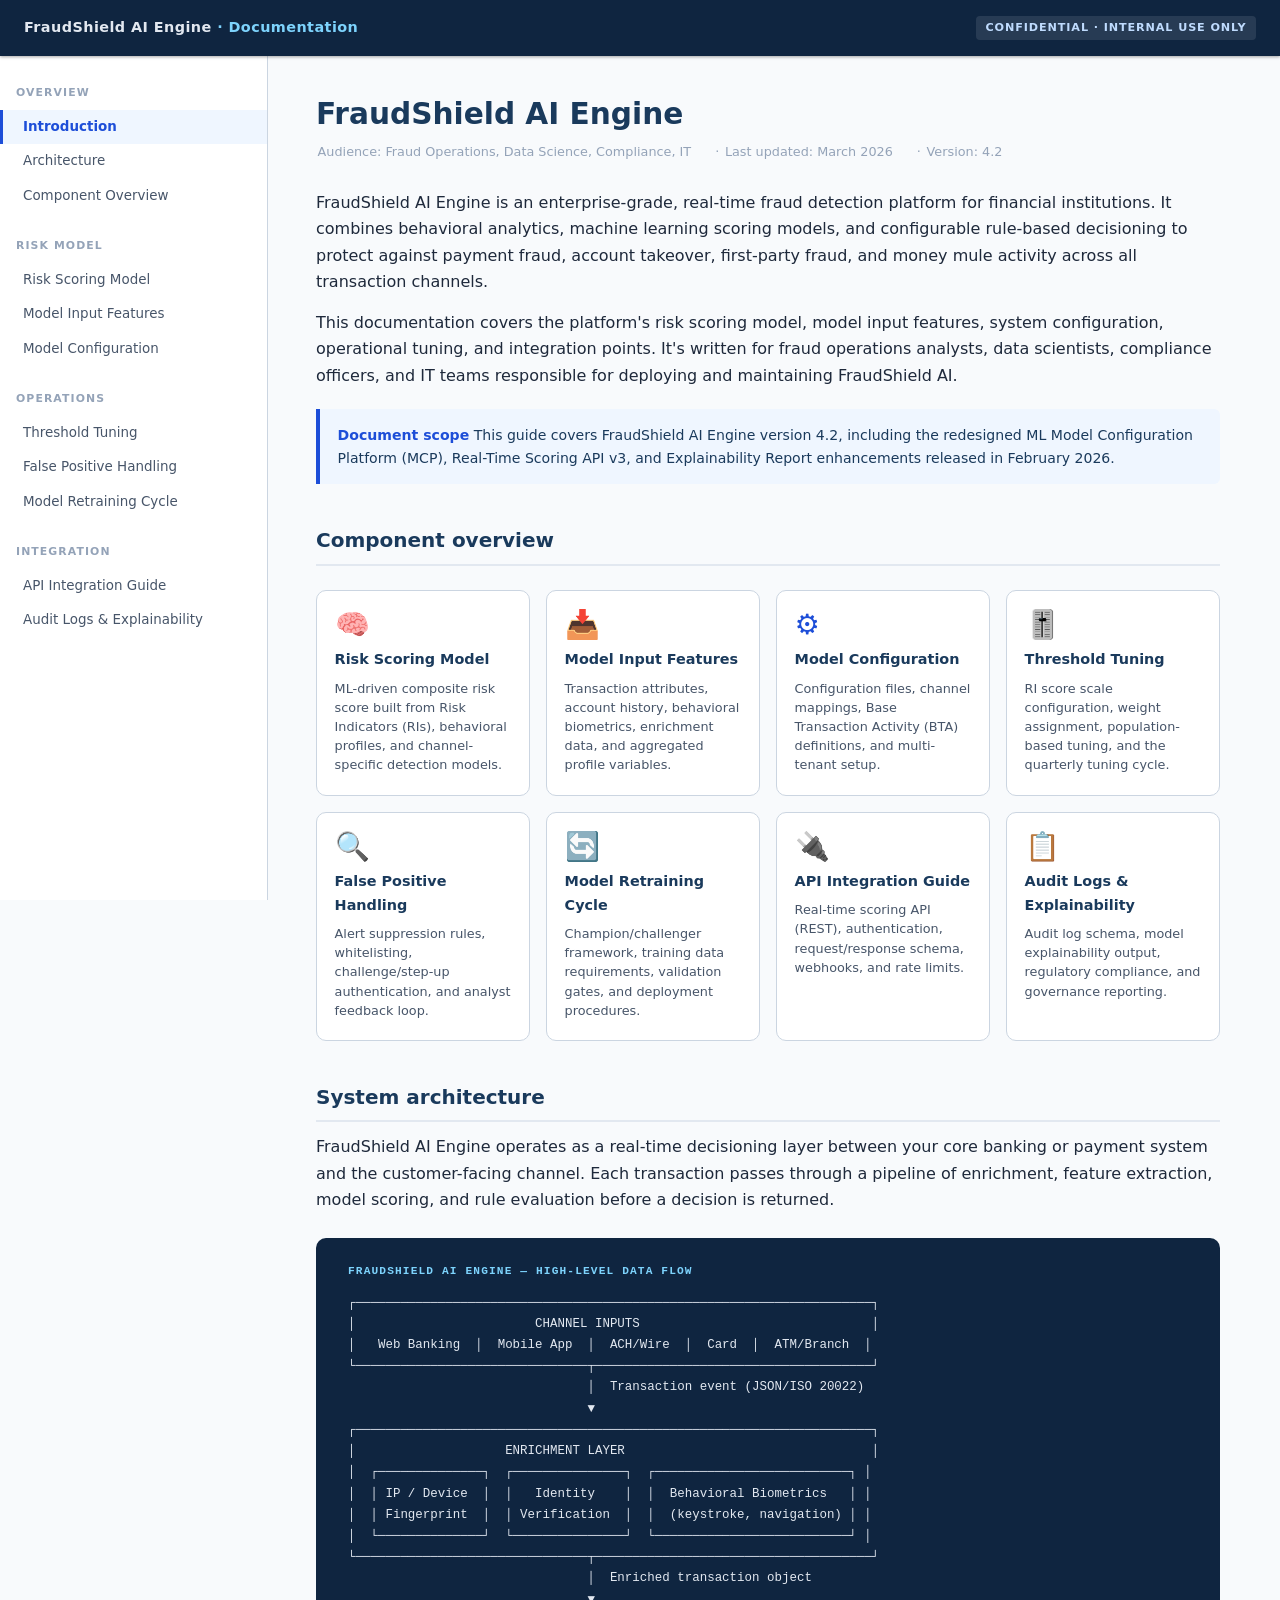
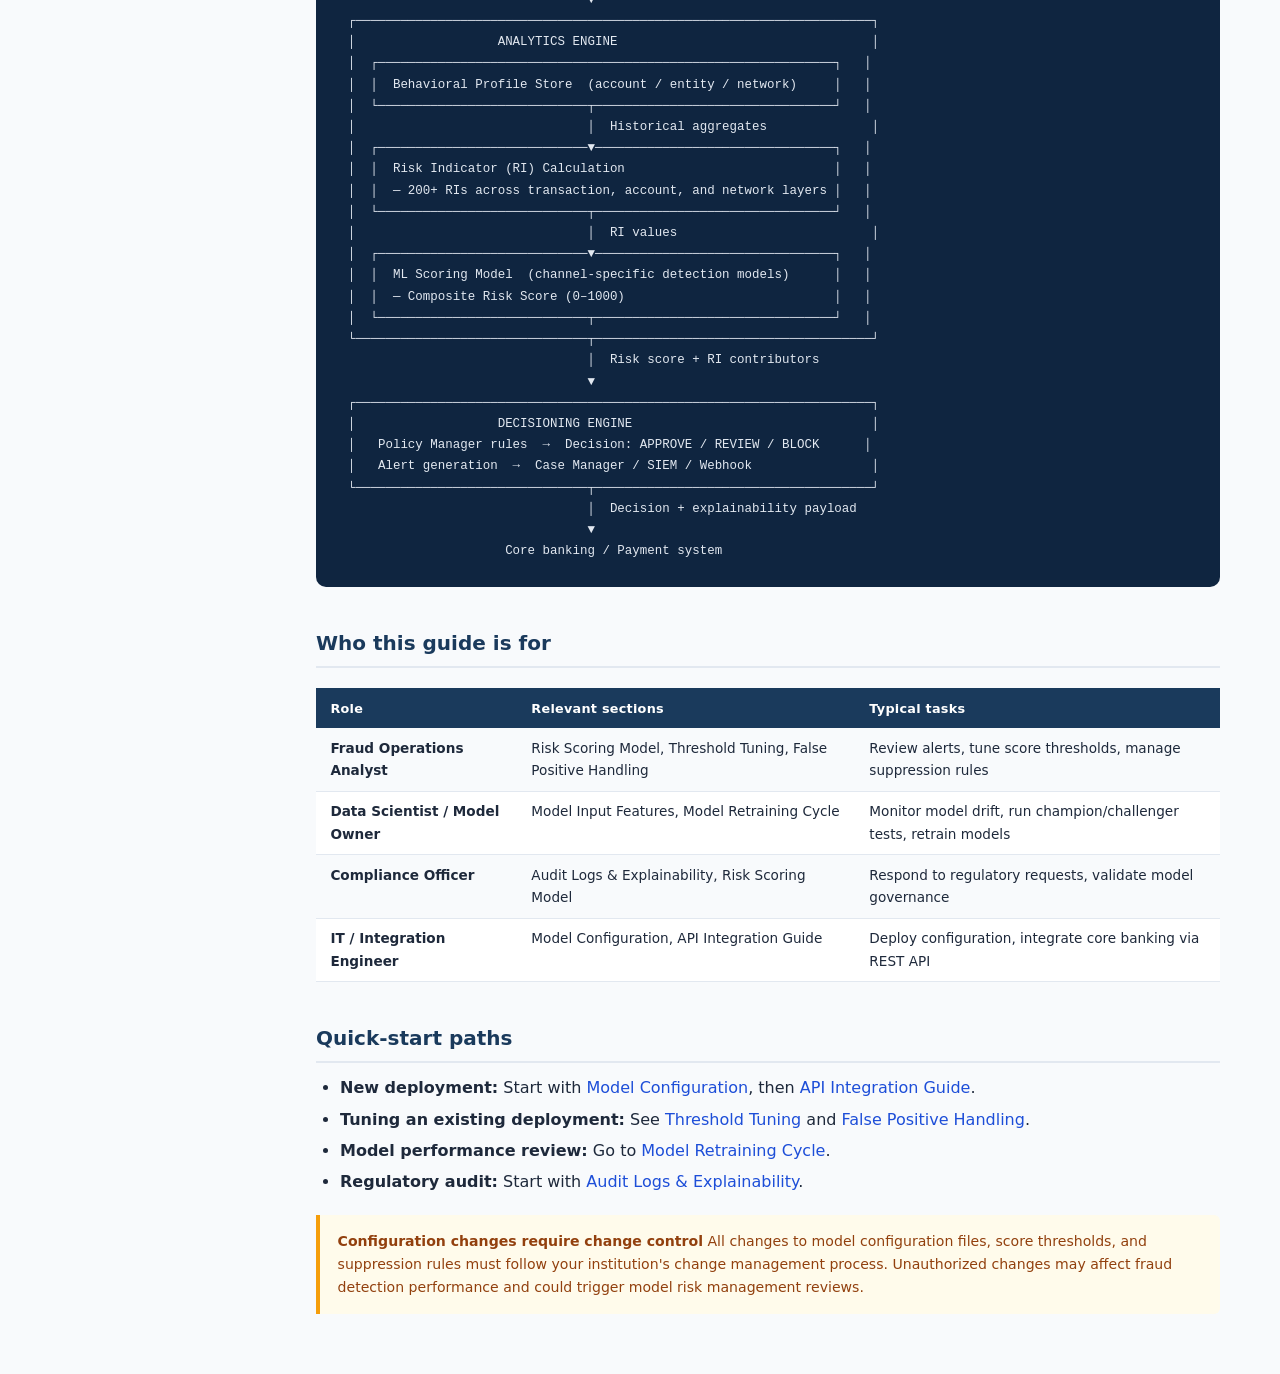
==== index.html @ 113133ea "Initial build: FraudShield AI Engine documentation site 9-page enterprise HTML documentation portal " ====
<!DOCTYPE html>
<html lang="en">
<head>
<meta charset="UTF-8">
<meta name="viewport" content="width=device-width, initial-scale=1.0">
<title>FraudShield AI Engine — Documentation</title>
<link rel="stylesheet" href="assets/style.css">
</head>
<body>

<!-- HEADER -->
<header class="site-header">
  <a class="header-brand" href="index.html">FraudShield AI Engine <span>· Documentation</span></a>
  <span class="header-badge">Confidential · Internal Use Only</span>
</header>

<!-- SIDEBAR -->
<nav class="sidebar">
  <div class="nav-section">Overview</div>
  <a href="index.html" class="active">Introduction</a>
  <a href="index.html#architecture">Architecture</a>
  <a href="index.html#components">Component Overview</a>

  <div class="nav-section">Risk Model</div>
  <a href="risk-model.html">Risk Scoring Model</a>
  <a href="model-inputs.html">Model Input Features</a>
  <a href="configuration.html">Model Configuration</a>

  <div class="nav-section">Operations</div>
  <a href="threshold-tuning.html">Threshold Tuning</a>
  <a href="false-positives.html">False Positive Handling</a>
  <a href="retraining.html">Model Retraining Cycle</a>

  <div class="nav-section">Integration</div>
  <a href="api-integration.html">API Integration Guide</a>
  <a href="audit-explainability.html">Audit Logs &amp; Explainability</a>
</nav>

<!-- MAIN CONTENT -->
<main class="main">

  <h1>FraudShield AI Engine</h1>
  <p class="topic-meta">
    <span>Audience: Fraud Operations, Data Science, Compliance, IT</span>
    <span>Last updated: March 2026</span>
    <span>Version: 4.2</span>
  </p>

  <p>
    FraudShield AI Engine is an enterprise-grade, real-time fraud detection platform for financial institutions. It combines behavioral analytics, machine learning scoring models, and configurable rule-based decisioning to protect against payment fraud, account takeover, first-party fraud, and money mule activity across all transaction channels.
  </p>
  <p>
    This documentation covers the platform's risk scoring model, model input features, system configuration, operational tuning, and integration points. It's written for fraud operations analysts, data scientists, compliance officers, and IT teams responsible for deploying and maintaining FraudShield AI.
  </p>

  <div class="note">
    <strong>Document scope</strong>
    This guide covers FraudShield AI Engine version 4.2, including the redesigned ML Model Configuration Platform (MCP), Real-Time Scoring API v3, and Explainability Report enhancements released in February 2026.
  </div>

  <!-- COMPONENT OVERVIEW CARDS -->
  <h2 id="components">Component overview</h2>

  <div class="card-grid">
    <a class="card" href="risk-model.html">
      <div class="card-icon">🧠</div>
      <div class="card-title">Risk Scoring Model</div>
      <div class="card-desc">ML-driven composite risk score built from Risk Indicators (RIs), behavioral profiles, and channel-specific detection models.</div>
    </a>
    <a class="card" href="model-inputs.html">
      <div class="card-icon">📥</div>
      <div class="card-title">Model Input Features</div>
      <div class="card-desc">Transaction attributes, account history, behavioral biometrics, enrichment data, and aggregated profile variables.</div>
    </a>
    <a class="card" href="configuration.html">
      <div class="card-icon">⚙️</div>
      <div class="card-title">Model Configuration</div>
      <div class="card-desc">Configuration files, channel mappings, Base Transaction Activity (BTA) definitions, and multi-tenant setup.</div>
    </a>
    <a class="card" href="threshold-tuning.html">
      <div class="card-icon">🎚️</div>
      <div class="card-title">Threshold Tuning</div>
      <div class="card-desc">RI score scale configuration, weight assignment, population-based tuning, and the quarterly tuning cycle.</div>
    </a>
    <a class="card" href="false-positives.html">
      <div class="card-icon">🔍</div>
      <div class="card-title">False Positive Handling</div>
      <div class="card-desc">Alert suppression rules, whitelisting, challenge/step-up authentication, and analyst feedback loop.</div>
    </a>
    <a class="card" href="retraining.html">
      <div class="card-icon">🔄</div>
      <div class="card-title">Model Retraining Cycle</div>
      <div class="card-desc">Champion/challenger framework, training data requirements, validation gates, and deployment procedures.</div>
    </a>
    <a class="card" href="api-integration.html">
      <div class="card-icon">🔌</div>
      <div class="card-title">API Integration Guide</div>
      <div class="card-desc">Real-time scoring API (REST), authentication, request/response schema, webhooks, and rate limits.</div>
    </a>
    <a class="card" href="audit-explainability.html">
      <div class="card-icon">📋</div>
      <div class="card-title">Audit Logs &amp; Explainability</div>
      <div class="card-desc">Audit log schema, model explainability output, regulatory compliance, and governance reporting.</div>
    </a>
  </div>

  <!-- ARCHITECTURE -->
  <h2 id="architecture">System architecture</h2>
  <p>
    FraudShield AI Engine operates as a real-time decisioning layer between your core banking or payment system and the customer-facing channel. Each transaction passes through a pipeline of enrichment, feature extraction, model scoring, and rule evaluation before a decision is returned.
  </p>

  <div class="arch-diagram">
    <div class="arch-title">FraudShield AI Engine — High-Level Data Flow</div>
<pre>
┌─────────────────────────────────────────────────────────────────────┐
│                        CHANNEL INPUTS                               │
│   Web Banking  │  Mobile App  │  ACH/Wire  │  Card  │  ATM/Branch  │
└───────────────────────────────┬─────────────────────────────────────┘
                                │  Transaction event (JSON/ISO 20022)
                                ▼
┌─────────────────────────────────────────────────────────────────────┐
│                    ENRICHMENT LAYER                                 │
│  ┌──────────────┐  ┌───────────────┐  ┌──────────────────────────┐ │
│  │ IP / Device  │  │   Identity    │  │  Behavioral Biometrics   │ │
│  │ Fingerprint  │  │ Verification  │  │  (keystroke, navigation) │ │
│  └──────────────┘  └───────────────┘  └──────────────────────────┘ │
└───────────────────────────────┬─────────────────────────────────────┘
                                │  Enriched transaction object
                                ▼
┌─────────────────────────────────────────────────────────────────────┐
│                   ANALYTICS ENGINE                                  │
│  ┌─────────────────────────────────────────────────────────────┐   │
│  │  Behavioral Profile Store  (account / entity / network)     │   │
│  └────────────────────────────┬────────────────────────────────┘   │
│                               │  Historical aggregates              │
│  ┌────────────────────────────▼────────────────────────────────┐   │
│  │  Risk Indicator (RI) Calculation                            │   │
│  │  — 200+ RIs across transaction, account, and network layers │   │
│  └────────────────────────────┬────────────────────────────────┘   │
│                               │  RI values                          │
│  ┌────────────────────────────▼────────────────────────────────┐   │
│  │  ML Scoring Model  (channel-specific detection models)      │   │
│  │  — Composite Risk Score (0–1000)                            │   │
│  └────────────────────────────┬────────────────────────────────┘   │
└───────────────────────────────┬─────────────────────────────────────┘
                                │  Risk score + RI contributors
                                ▼
┌─────────────────────────────────────────────────────────────────────┐
│                   DECISIONING ENGINE                                │
│   Policy Manager rules  →  Decision: APPROVE / REVIEW / BLOCK      │
│   Alert generation  →  Case Manager / SIEM / Webhook                │
└───────────────────────────────┬─────────────────────────────────────┘
                                │  Decision + explainability payload
                                ▼
                     Core banking / Payment system
</pre>
  </div>

  <!-- AUDIENCE -->
  <h2>Who this guide is for</h2>

  <div class="table-wrap">
    <table>
      <thead>
        <tr>
          <th>Role</th>
          <th>Relevant sections</th>
          <th>Typical tasks</th>
        </tr>
      </thead>
      <tbody>
        <tr>
          <td><strong>Fraud Operations Analyst</strong></td>
          <td>Risk Scoring Model, Threshold Tuning, False Positive Handling</td>
          <td>Review alerts, tune score thresholds, manage suppression rules</td>
        </tr>
        <tr>
          <td><strong>Data Scientist / Model Owner</strong></td>
          <td>Model Input Features, Model Retraining Cycle</td>
          <td>Monitor model drift, run champion/challenger tests, retrain models</td>
        </tr>
        <tr>
          <td><strong>Compliance Officer</strong></td>
          <td>Audit Logs &amp; Explainability, Risk Scoring Model</td>
          <td>Respond to regulatory requests, validate model governance</td>
        </tr>
        <tr>
          <td><strong>IT / Integration Engineer</strong></td>
          <td>Model Configuration, API Integration Guide</td>
          <td>Deploy configuration, integrate core banking via REST API</td>
        </tr>
      </tbody>
    </table>
  </div>

  <!-- QUICK LINKS -->
  <h2>Quick-start paths</h2>
  <ul>
    <li><strong>New deployment:</strong> Start with <a href="configuration.html">Model Configuration</a>, then <a href="api-integration.html">API Integration Guide</a>.</li>
    <li><strong>Tuning an existing deployment:</strong> See <a href="threshold-tuning.html">Threshold Tuning</a> and <a href="false-positives.html">False Positive Handling</a>.</li>
    <li><strong>Model performance review:</strong> Go to <a href="retraining.html">Model Retraining Cycle</a>.</li>
    <li><strong>Regulatory audit:</strong> Start with <a href="audit-explainability.html">Audit Logs &amp; Explainability</a>.</li>
  </ul>

  <div class="warning">
    <strong>Configuration changes require change control</strong>
    All changes to model configuration files, score thresholds, and suppression rules must follow your institution's change management process. Unauthorized changes may affect fraud detection performance and could trigger model risk management reviews.
  </div>

</main>
</body>
</html>
---- assets/style.css ----
/* ============================================================
   FraudShield AI Engine — Documentation Stylesheet
   Audience: Fraud Operations, Data Science, Compliance, IT
   Style: Enterprise documentation portal (MadCap Flare-inspired)
   ============================================================ */

:root {
  --primary:       #1a3a5c;
  --primary-dark:  #0f2540;
  --accent:        #1d4ed8;
  --accent-light:  #eff6ff;
  --warning:       #92400e;
  --warning-bg:    #fffbeb;
  --warning-border:#f59e0b;
  --success:       #166534;
  --success-bg:    #f0fdf4;
  --danger:        #991b1b;
  --danger-bg:     #fef2f2;
  --danger-border: #fca5a5;
  --risk-low:      #166534;
  --risk-low-bg:   #dcfce7;
  --risk-med:      #92400e;
  --risk-med-bg:   #fef3c7;
  --risk-high:     #991b1b;
  --risk-high-bg:  #fee2e2;
  --risk-critical: #6b21a8;
  --risk-critical-bg: #f3e8ff;
  --text:          #1e293b;
  --text-secondary:#475569;
  --text-muted:    #94a3b8;
  --border:        #cbd5e1;
  --border-light:  #e2e8f0;
  --bg:            #f8fafc;
  --bg-card:       #ffffff;
  --code-bg:       #1e293b;
  --code-text:     #e2e8f0;
  --nav-width:     268px;
  --header-h:      56px;
}

*, *::before, *::after { box-sizing: border-box; margin: 0; padding: 0; }

html { font-size: 16px; scroll-behavior: smooth; }

body {
  font-family: 'Segoe UI', system-ui, -apple-system, sans-serif;
  color: var(--text);
  background: var(--bg);
  line-height: 1.65;
}

/* ── HEADER ── */
.site-header {
  position: fixed;
  top: 0; left: 0; right: 0;
  height: var(--header-h);
  background: var(--primary-dark);
  color: #fff;
  display: flex;
  align-items: center;
  padding: 0 1.5rem;
  gap: 1.5rem;
  z-index: 100;
  box-shadow: 0 1px 3px rgba(0,0,0,0.35);
}
.header-brand {
  font-size: 0.9rem;
  font-weight: 700;
  letter-spacing: 0.03em;
  color: #e2e8f0;
  text-decoration: none;
  white-space: nowrap;
}
.header-brand span { color: #7dd3fc; }
.header-breadcrumb {
  font-size: 0.8rem;
  color: #94a3b8;
  display: flex;
  align-items: center;
  gap: 0.4rem;
}
.header-breadcrumb a { color: #93c5fd; text-decoration: none; }
.header-breadcrumb a:hover { text-decoration: underline; }
.header-badge {
  margin-left: auto;
  font-size: 0.7rem;
  font-weight: 600;
  letter-spacing: 0.08em;
  text-transform: uppercase;
  background: rgba(255,255,255,0.1);
  color: #bfdbfe;
  padding: 0.2rem 0.6rem;
  border-radius: 4px;
}

/* ── SIDEBAR NAV ── */
.sidebar {
  position: fixed;
  top: var(--header-h);
  left: 0;
  bottom: 0;
  width: var(--nav-width);
  background: var(--bg-card);
  border-right: 1px solid var(--border);
  overflow-y: auto;
  padding: 1.5rem 0 2rem;
  z-index: 90;
}
.nav-section {
  padding: 0.25rem 1rem 0.5rem;
  font-size: 0.68rem;
  font-weight: 700;
  letter-spacing: 0.1em;
  text-transform: uppercase;
  color: var(--text-muted);
  margin-top: 1.25rem;
}
.nav-section:first-child { margin-top: 0; }
.sidebar a {
  display: block;
  padding: 0.38rem 1rem 0.38rem 1.25rem;
  font-size: 0.84rem;
  color: var(--text-secondary);
  text-decoration: none;
  border-left: 3px solid transparent;
  transition: background 0.12s, color 0.12s, border-color 0.12s;
}
.sidebar a:hover {
  background: var(--accent-light);
  color: var(--accent);
  border-left-color: var(--accent);
}
.sidebar a.active {
  background: var(--accent-light);
  color: var(--accent);
  border-left-color: var(--accent);
  font-weight: 600;
}

/* ── MAIN CONTENT ── */
.main {
  margin-left: var(--nav-width);
  margin-top: var(--header-h);
  padding: 2.5rem 3rem;
  max-width: 1000px;
}

/* ── TYPOGRAPHY ── */
h1 {
  font-size: 1.85rem;
  font-weight: 700;
  color: var(--primary);
  line-height: 1.25;
  margin-bottom: 0.5rem;
}
h2 {
  font-size: 1.25rem;
  font-weight: 700;
  color: var(--primary);
  margin-top: 2.5rem;
  margin-bottom: 0.75rem;
  padding-bottom: 0.4rem;
  border-bottom: 2px solid var(--border-light);
}
h3 {
  font-size: 1.05rem;
  font-weight: 700;
  color: var(--text);
  margin-top: 1.75rem;
  margin-bottom: 0.5rem;
}
h4 {
  font-size: 0.9rem;
  font-weight: 700;
  text-transform: uppercase;
  letter-spacing: 0.05em;
  color: var(--text-secondary);
  margin-top: 1.25rem;
  margin-bottom: 0.4rem;
}
p { margin-bottom: 0.9rem; color: var(--text); }
p:last-child { margin-bottom: 0; }
a { color: var(--accent); text-decoration: none; }
a:hover { text-decoration: underline; }

ul, ol {
  margin-left: 1.5rem;
  margin-bottom: 0.9rem;
}
li { margin-bottom: 0.3rem; }

.topic-meta {
  display: flex;
  gap: 1.5rem;
  font-size: 0.8rem;
  color: var(--text-muted);
  margin-bottom: 1.75rem;
  flex-wrap: wrap;
}
.topic-meta span::before {
  content: '· ';
  margin-right: 0.1rem;
}
.topic-meta span:first-child::before { content: ''; }

/* ── ADMONITIONS ── */
.note, .warning, .caution, .tip {
  border-left: 4px solid;
  border-radius: 0 6px 6px 0;
  padding: 0.9rem 1.1rem;
  margin: 1.25rem 0;
  font-size: 0.88rem;
}
.note {
  background: var(--accent-light);
  border-color: var(--accent);
  color: var(--primary);
}
.note strong { color: var(--accent); }
.warning {
  background: var(--warning-bg);
  border-color: var(--warning-border);
  color: var(--warning);
}
.warning strong { color: var(--warning); }
.caution {
  background: var(--danger-bg);
  border-color: var(--danger);
  color: var(--danger);
}
.caution strong { color: var(--danger); }
.tip {
  background: var(--success-bg);
  border-color: #22c55e;
  color: var(--success);
}
.tip strong { color: var(--success); }

/* ── TABLES ── */
.table-wrap { overflow-x: auto; margin: 1.25rem 0; }
table {
  width: 100%;
  border-collapse: collapse;
  font-size: 0.85rem;
}
thead th {
  background: var(--primary);
  color: #fff;
  font-weight: 600;
  padding: 0.6rem 0.9rem;
  text-align: left;
  white-space: nowrap;
  font-size: 0.8rem;
  letter-spacing: 0.02em;
}
tbody tr:nth-child(odd)  { background: var(--bg); }
tbody tr:nth-child(even) { background: var(--bg-card); }
tbody tr:hover           { background: var(--accent-light); }
td {
  padding: 0.55rem 0.9rem;
  border-bottom: 1px solid var(--border-light);
  vertical-align: top;
}
td code, th code {
  background: var(--code-bg);
  color: var(--code-text);
  padding: 0.1rem 0.4rem;
  border-radius: 3px;
  font-size: 0.8rem;
  font-family: 'Cascadia Code', 'Consolas', monospace;
}

/* ── CODE BLOCKS ── */
.code-block {
  background: var(--code-bg);
  color: var(--code-text);
  border-radius: 8px;
  padding: 1.25rem 1.5rem;
  margin: 1.25rem 0;
  overflow-x: auto;
  font-family: 'Cascadia Code', 'Consolas', monospace;
  font-size: 0.82rem;
  line-height: 1.6;
}
.code-label {
  font-size: 0.7rem;
  font-weight: 700;
  letter-spacing: 0.08em;
  text-transform: uppercase;
  color: var(--text-muted);
  margin-bottom: 0.4rem;
}
.c-key   { color: #93c5fd; }
.c-str   { color: #86efac; }
.c-num   { color: #fdba74; }
.c-cmt   { color: #64748b; }
.c-verb  { color: #f0abfc; font-weight: 700; }
.c-url   { color: #fde68a; }

/* ── OVERVIEW CARDS ── */
.card-grid {
  display: grid;
  grid-template-columns: repeat(auto-fill, minmax(210px, 1fr));
  gap: 1rem;
  margin: 1.5rem 0;
}
.card {
  background: var(--bg-card);
  border: 1px solid var(--border);
  border-radius: 10px;
  padding: 1.25rem 1.1rem;
  text-decoration: none;
  display: block;
  transition: box-shadow 0.15s, border-color 0.15s, transform 0.1s;
}
.card:hover {
  box-shadow: 0 4px 16px rgba(0,0,0,0.1);
  border-color: var(--accent);
  transform: translateY(-1px);
  text-decoration: none;
}
.card-icon {
  font-size: 1.75rem;
  margin-bottom: 0.6rem;
  line-height: 1;
}
.card-title {
  font-size: 0.9rem;
  font-weight: 700;
  color: var(--primary);
  margin-bottom: 0.4rem;
}
.card-desc {
  font-size: 0.8rem;
  color: var(--text-secondary);
  line-height: 1.5;
}

/* ── SCORE BADGES ── */
.score-badge {
  display: inline-block;
  padding: 0.2rem 0.6rem;
  border-radius: 4px;
  font-size: 0.75rem;
  font-weight: 700;
  letter-spacing: 0.04em;
}
.badge-low      { background: var(--risk-low-bg);      color: var(--risk-low); }
.badge-medium   { background: var(--risk-med-bg);      color: var(--risk-med); }
.badge-high     { background: var(--risk-high-bg);     color: var(--risk-high); }
.badge-critical { background: var(--risk-critical-bg); color: var(--risk-critical); }
.badge-info     { background: var(--accent-light);     color: var(--accent); }
.badge-neutral  { background: var(--border-light);     color: var(--text-secondary); }

/* ── STEP LIST ── */
.steps { list-style: none; margin-left: 0; padding: 0; counter-reset: steps; }
.steps li {
  counter-increment: steps;
  display: flex;
  gap: 1rem;
  margin-bottom: 1rem;
  padding-bottom: 1rem;
  border-bottom: 1px solid var(--border-light);
}
.steps li:last-child { border-bottom: none; margin-bottom: 0; padding-bottom: 0; }
.steps li::before {
  content: counter(steps);
  display: flex;
  align-items: center;
  justify-content: center;
  flex-shrink: 0;
  width: 28px;
  height: 28px;
  background: var(--accent);
  color: #fff;
  border-radius: 50%;
  font-size: 0.78rem;
  font-weight: 700;
  margin-top: 0.15rem;
}
.step-body strong { display: block; margin-bottom: 0.2rem; font-size: 0.92rem; }
.step-body p      { font-size: 0.86rem; color: var(--text-secondary); margin: 0; }

/* ── DEFINITION LIST ── */
dl { margin-bottom: 0.9rem; }
dt { font-weight: 700; font-size: 0.88rem; margin-top: 0.85rem; color: var(--text); }
dd { font-size: 0.86rem; color: var(--text-secondary); margin-left: 1.25rem; }

/* ── ARCHITECTURE DIAGRAM ── */
.arch-diagram {
  background: var(--primary-dark);
  color: #e2e8f0;
  border-radius: 10px;
  padding: 1.5rem 2rem;
  margin: 1.5rem 0;
  font-family: 'Cascadia Code', 'Consolas', monospace;
  font-size: 0.78rem;
  line-height: 1.7;
  overflow-x: auto;
}
.arch-diagram .arch-title {
  font-size: 0.7rem;
  font-weight: 700;
  letter-spacing: 0.1em;
  text-transform: uppercase;
  color: #7dd3fc;
  margin-bottom: 0.75rem;
}

/* ── ENDPOINT BLOCK ── */
.endpoint {
  background: var(--bg-card);
  border: 1px solid var(--border);
  border-radius: 8px;
  margin: 1.25rem 0;
  overflow: hidden;
}
.endpoint-header {
  display: flex;
  align-items: center;
  gap: 0.75rem;
  padding: 0.7rem 1.1rem;
  border-bottom: 1px solid var(--border);
  background: var(--bg);
}
.method {
  font-family: 'Cascadia Code', 'Consolas', monospace;
  font-size: 0.75rem;
  font-weight: 700;
  padding: 0.2rem 0.5rem;
  border-radius: 4px;
  letter-spacing: 0.05em;
}
.method-post { background: #dcfce7; color: #166534; }
.method-get  { background: #dbeafe; color: #1e40af; }
.endpoint-path {
  font-family: 'Cascadia Code', 'Consolas', monospace;
  font-size: 0.84rem;
  color: var(--text);
  font-weight: 600;
}
.endpoint-desc {
  margin-left: auto;
  font-size: 0.78rem;
  color: var(--text-muted);
}
.endpoint-body { padding: 1rem 1.1rem; }
.endpoint-body p { font-size: 0.86rem; margin-bottom: 0.5rem; }

/* ── RESPONSIVE ── */
@media (max-width: 900px) {
  .sidebar { display: none; }
  .main { margin-left: 0; padding: 1.5rem; }
  .card-grid { grid-template-columns: 1fr 1fr; }
}
@media (max-width: 600px) {
  .card-grid { grid-template-columns: 1fr; }
  .main { padding: 1rem; }
}
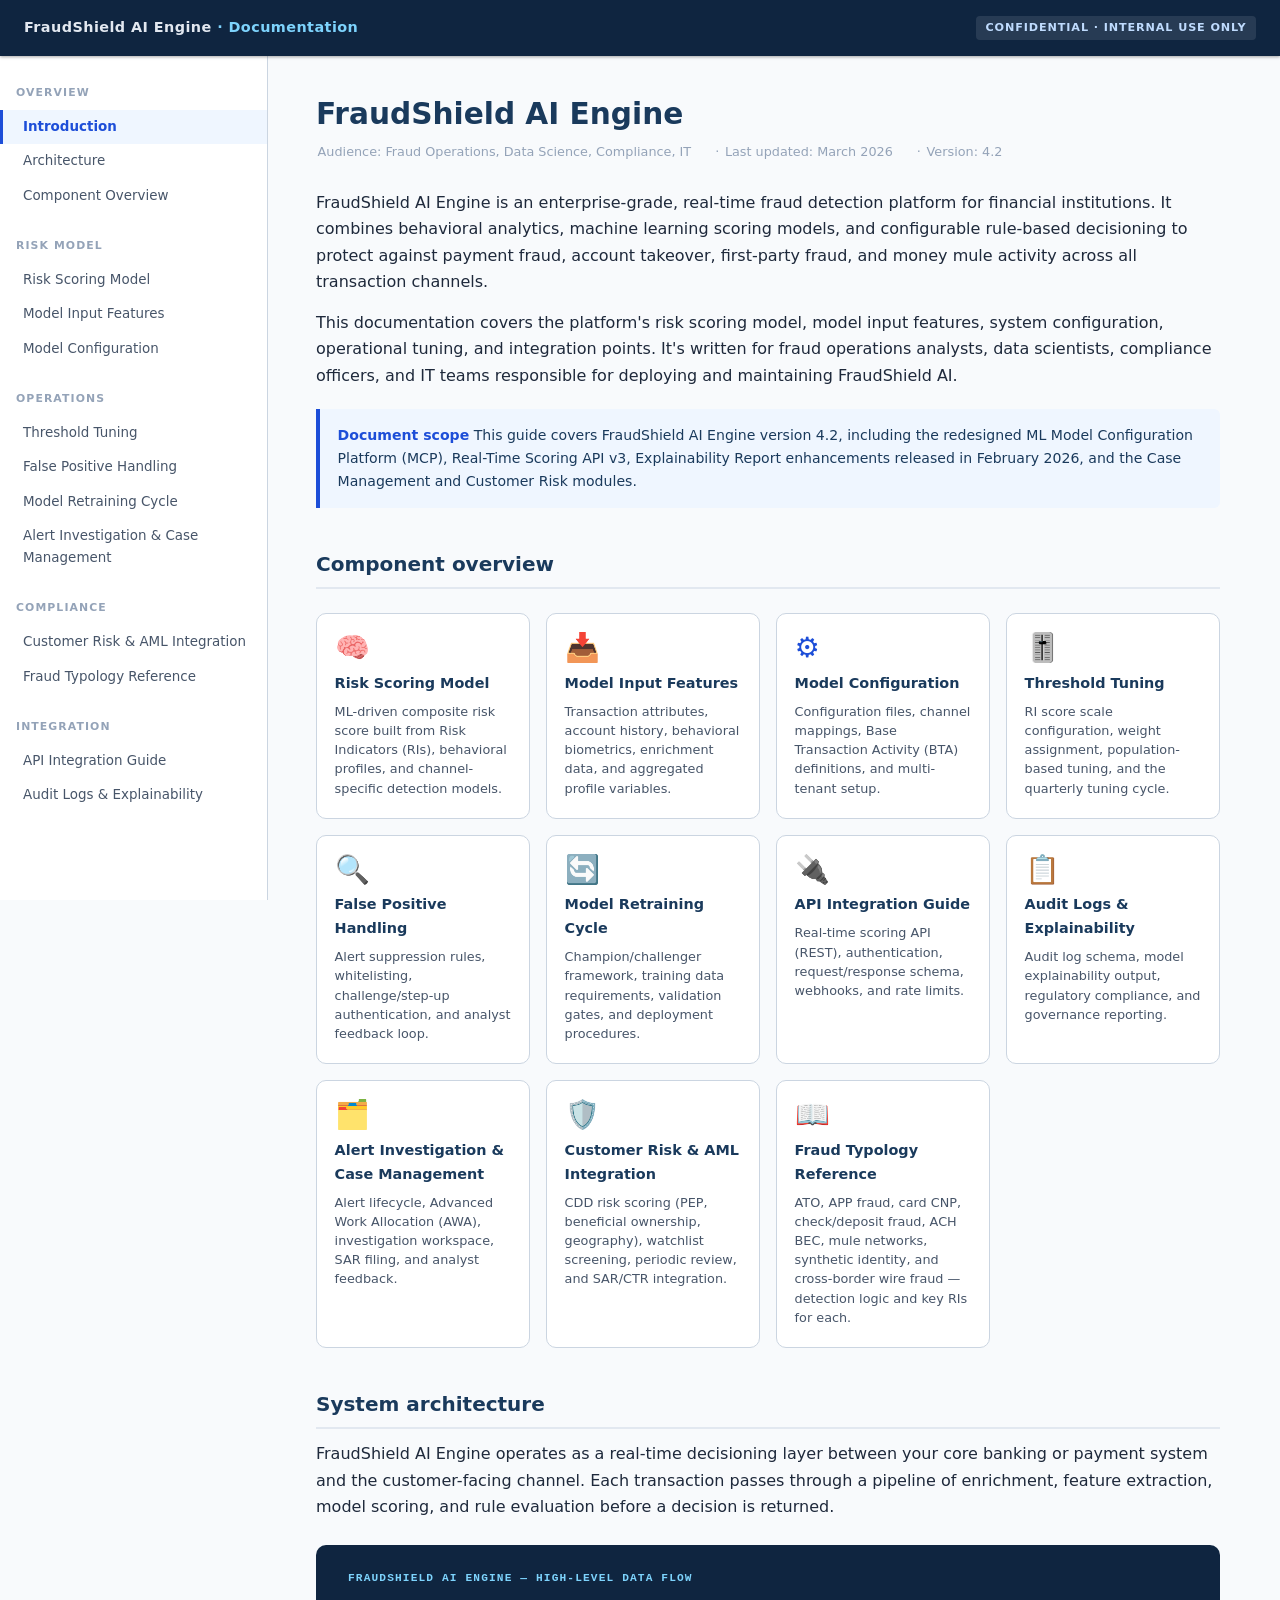
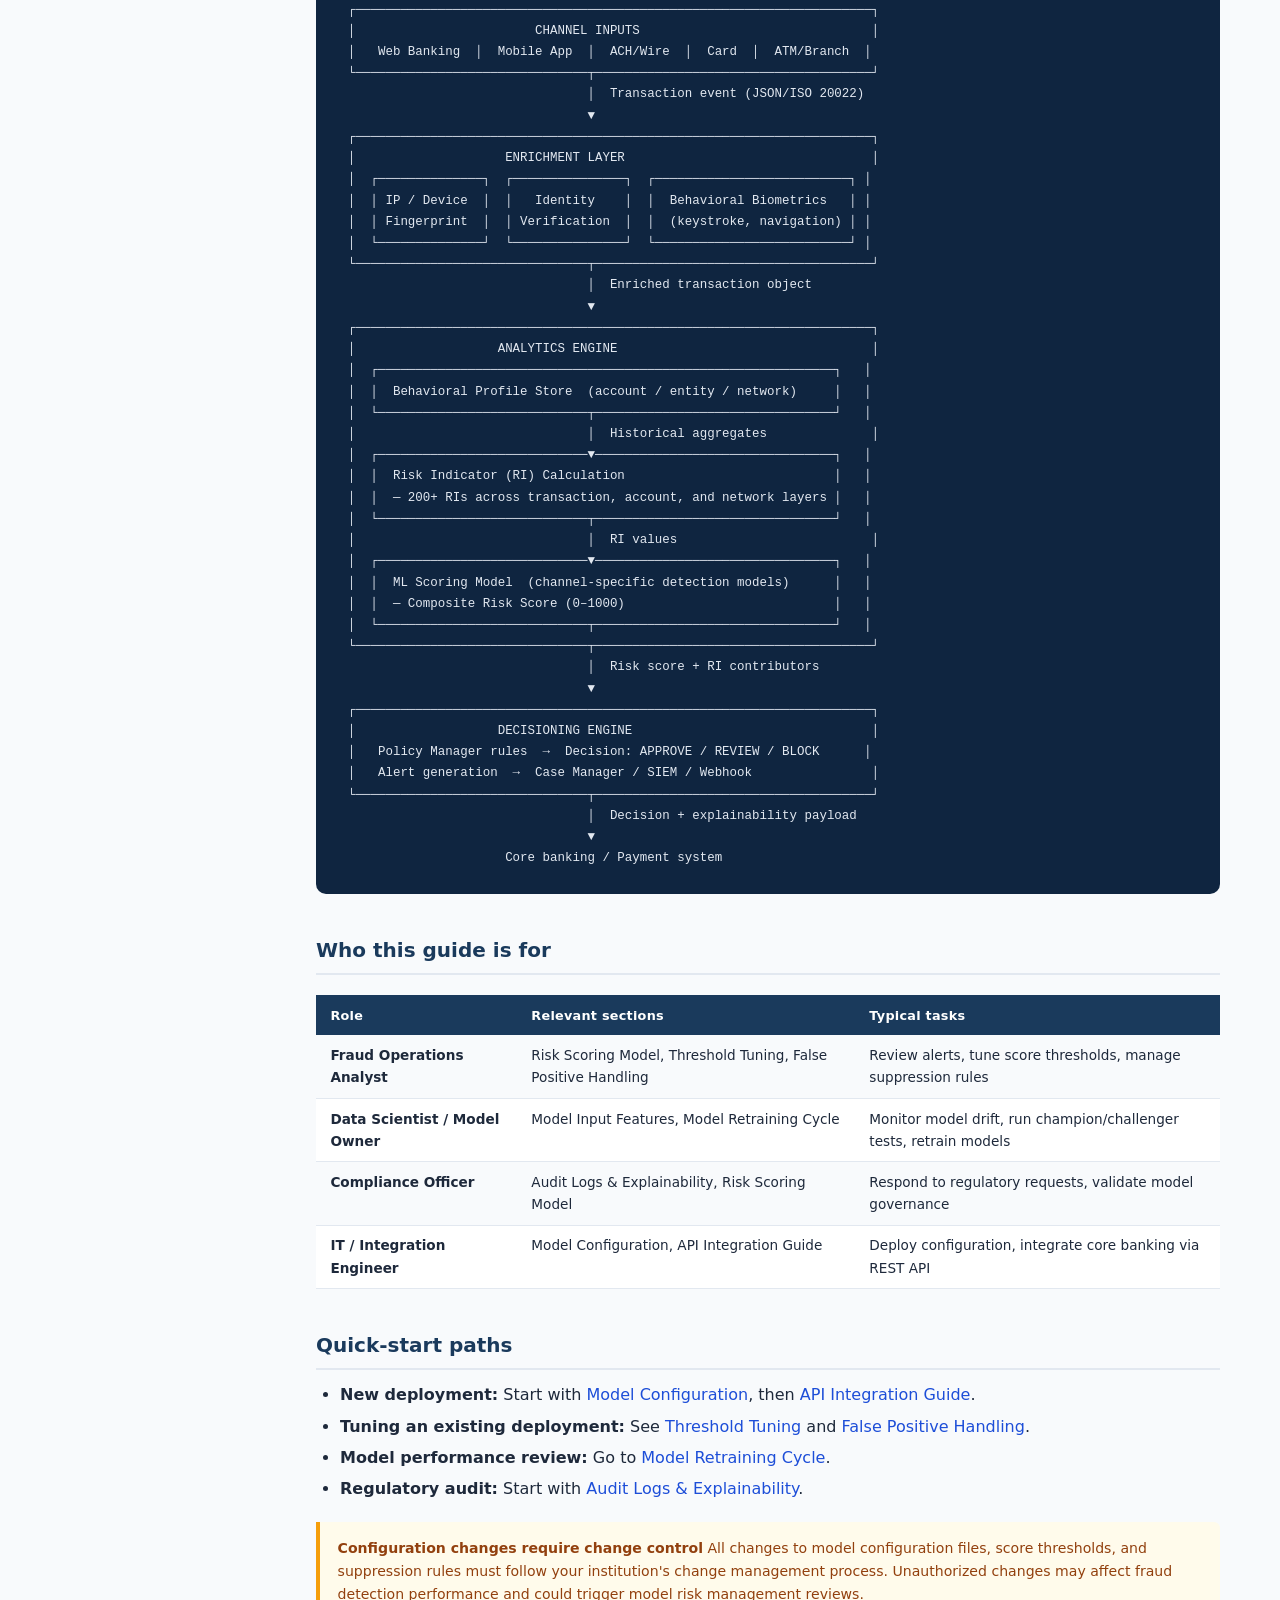
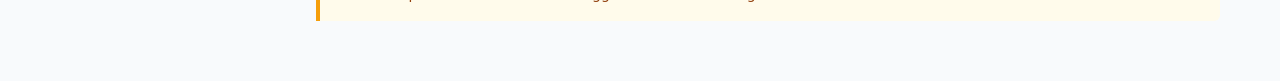
==== commit 3cfbdad5: "Add 3 new sections: Case Management, Customer Risk & AML, Fraud Typologies - case-management.html: F" ====
--- a/index.html
+++ b/index.html
@@ -30,6 +30,11 @@
   <a href="threshold-tuning.html">Threshold Tuning</a>
   <a href="false-positives.html">False Positive Handling</a>
   <a href="retraining.html">Model Retraining Cycle</a>
+  <a href="case-management.html">Alert Investigation &amp; Case Management</a>
+
+  <div class="nav-section">Compliance</div>
+  <a href="customer-risk.html">Customer Risk &amp; AML Integration</a>
+  <a href="fraud-typologies.html">Fraud Typology Reference</a>
 
   <div class="nav-section">Integration</div>
   <a href="api-integration.html">API Integration Guide</a>
@@ -55,7 +60,7 @@
 
   <div class="note">
     <strong>Document scope</strong>
-    This guide covers FraudShield AI Engine version 4.2, including the redesigned ML Model Configuration Platform (MCP), Real-Time Scoring API v3, and Explainability Report enhancements released in February 2026.
+    This guide covers FraudShield AI Engine version 4.2, including the redesigned ML Model Configuration Platform (MCP), Real-Time Scoring API v3, Explainability Report enhancements released in February 2026, and the Case Management and Customer Risk modules.
   </div>
 
   <!-- COMPONENT OVERVIEW CARDS -->
@@ -101,6 +106,21 @@
       <div class="card-icon">📋</div>
       <div class="card-title">Audit Logs &amp; Explainability</div>
       <div class="card-desc">Audit log schema, model explainability output, regulatory compliance, and governance reporting.</div>
+    </a>
+    <a class="card" href="case-management.html">
+      <div class="card-icon">🗂️</div>
+      <div class="card-title">Alert Investigation &amp; Case Management</div>
+      <div class="card-desc">Alert lifecycle, Advanced Work Allocation (AWA), investigation workspace, SAR filing, and analyst feedback.</div>
+    </a>
+    <a class="card" href="customer-risk.html">
+      <div class="card-icon">🛡️</div>
+      <div class="card-title">Customer Risk &amp; AML Integration</div>
+      <div class="card-desc">CDD risk scoring (PEP, beneficial ownership, geography), watchlist screening, periodic review, and SAR/CTR integration.</div>
+    </a>
+    <a class="card" href="fraud-typologies.html">
+      <div class="card-icon">📖</div>
+      <div class="card-title">Fraud Typology Reference</div>
+      <div class="card-desc">ATO, APP fraud, card CNP, check/deposit fraud, ACH BEC, mule networks, synthetic identity, and cross-border wire fraud — detection logic and key RIs for each.</div>
     </a>
   </div>
 
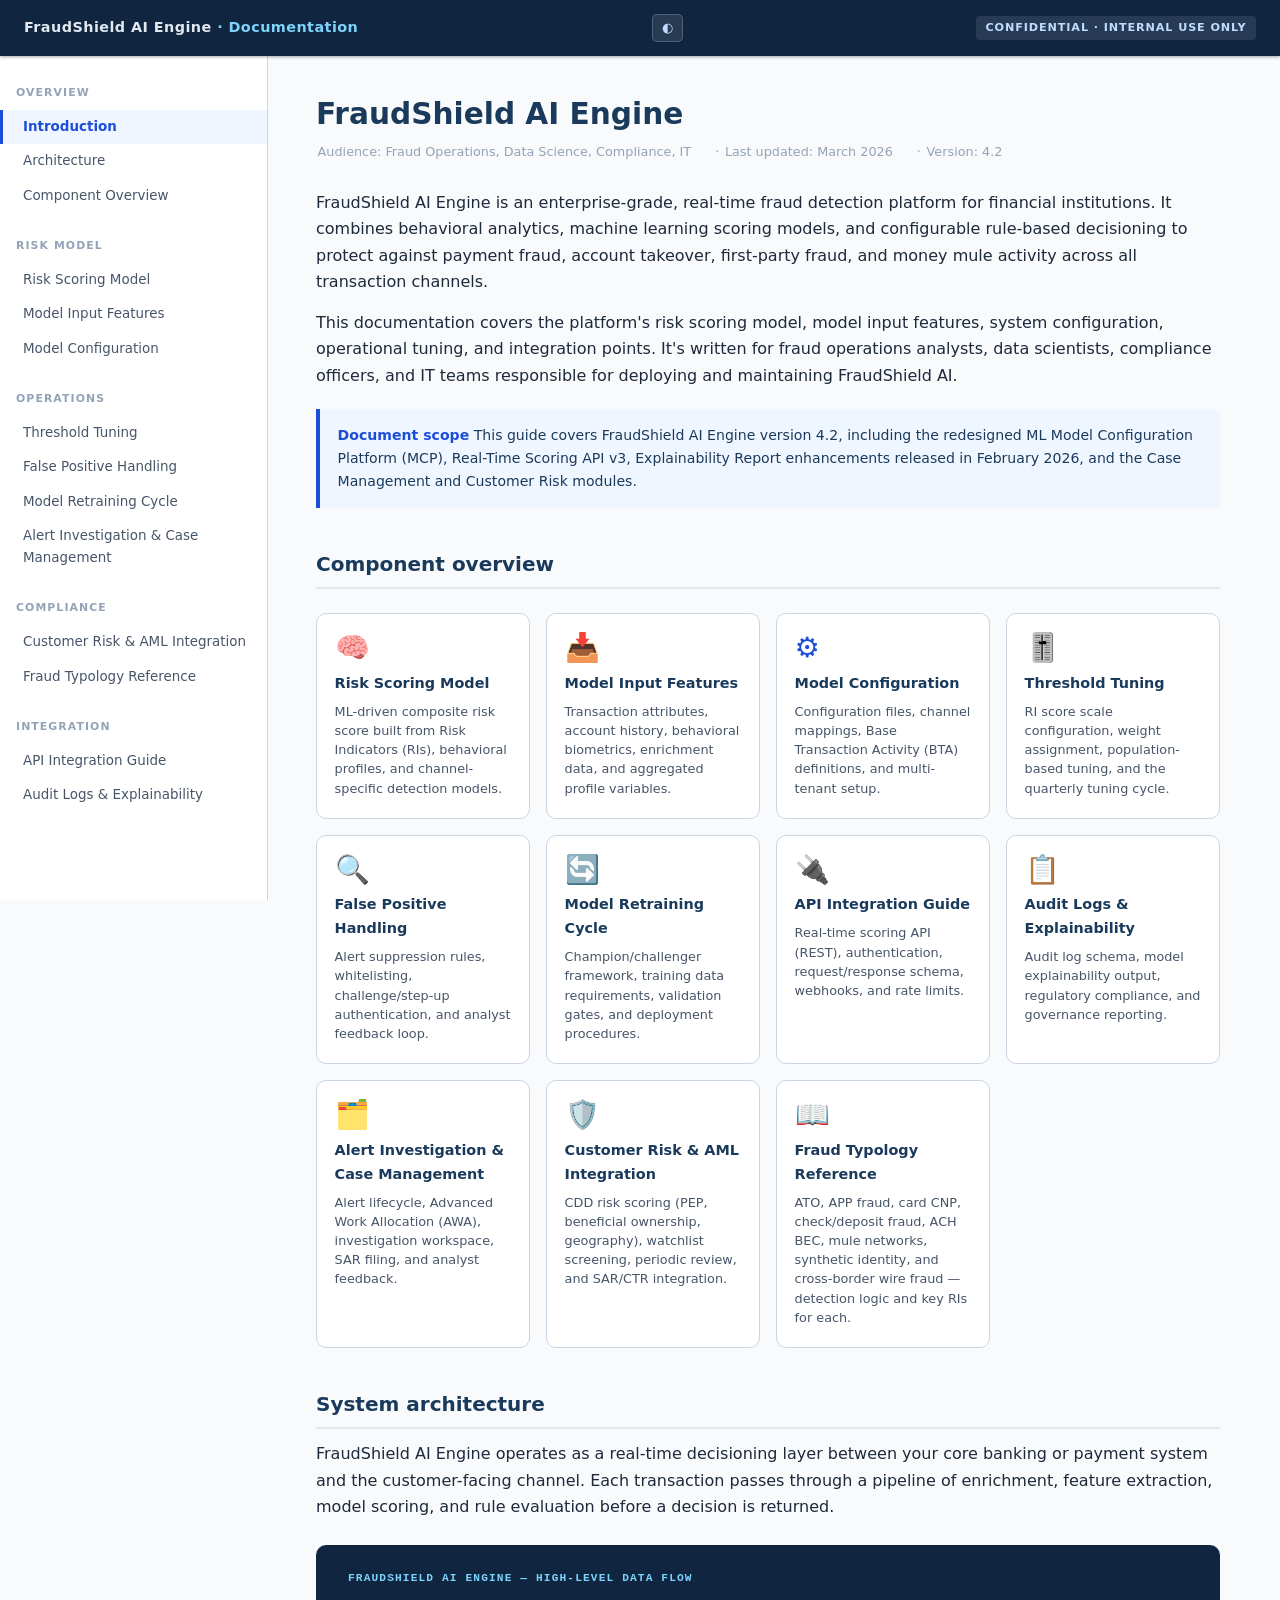
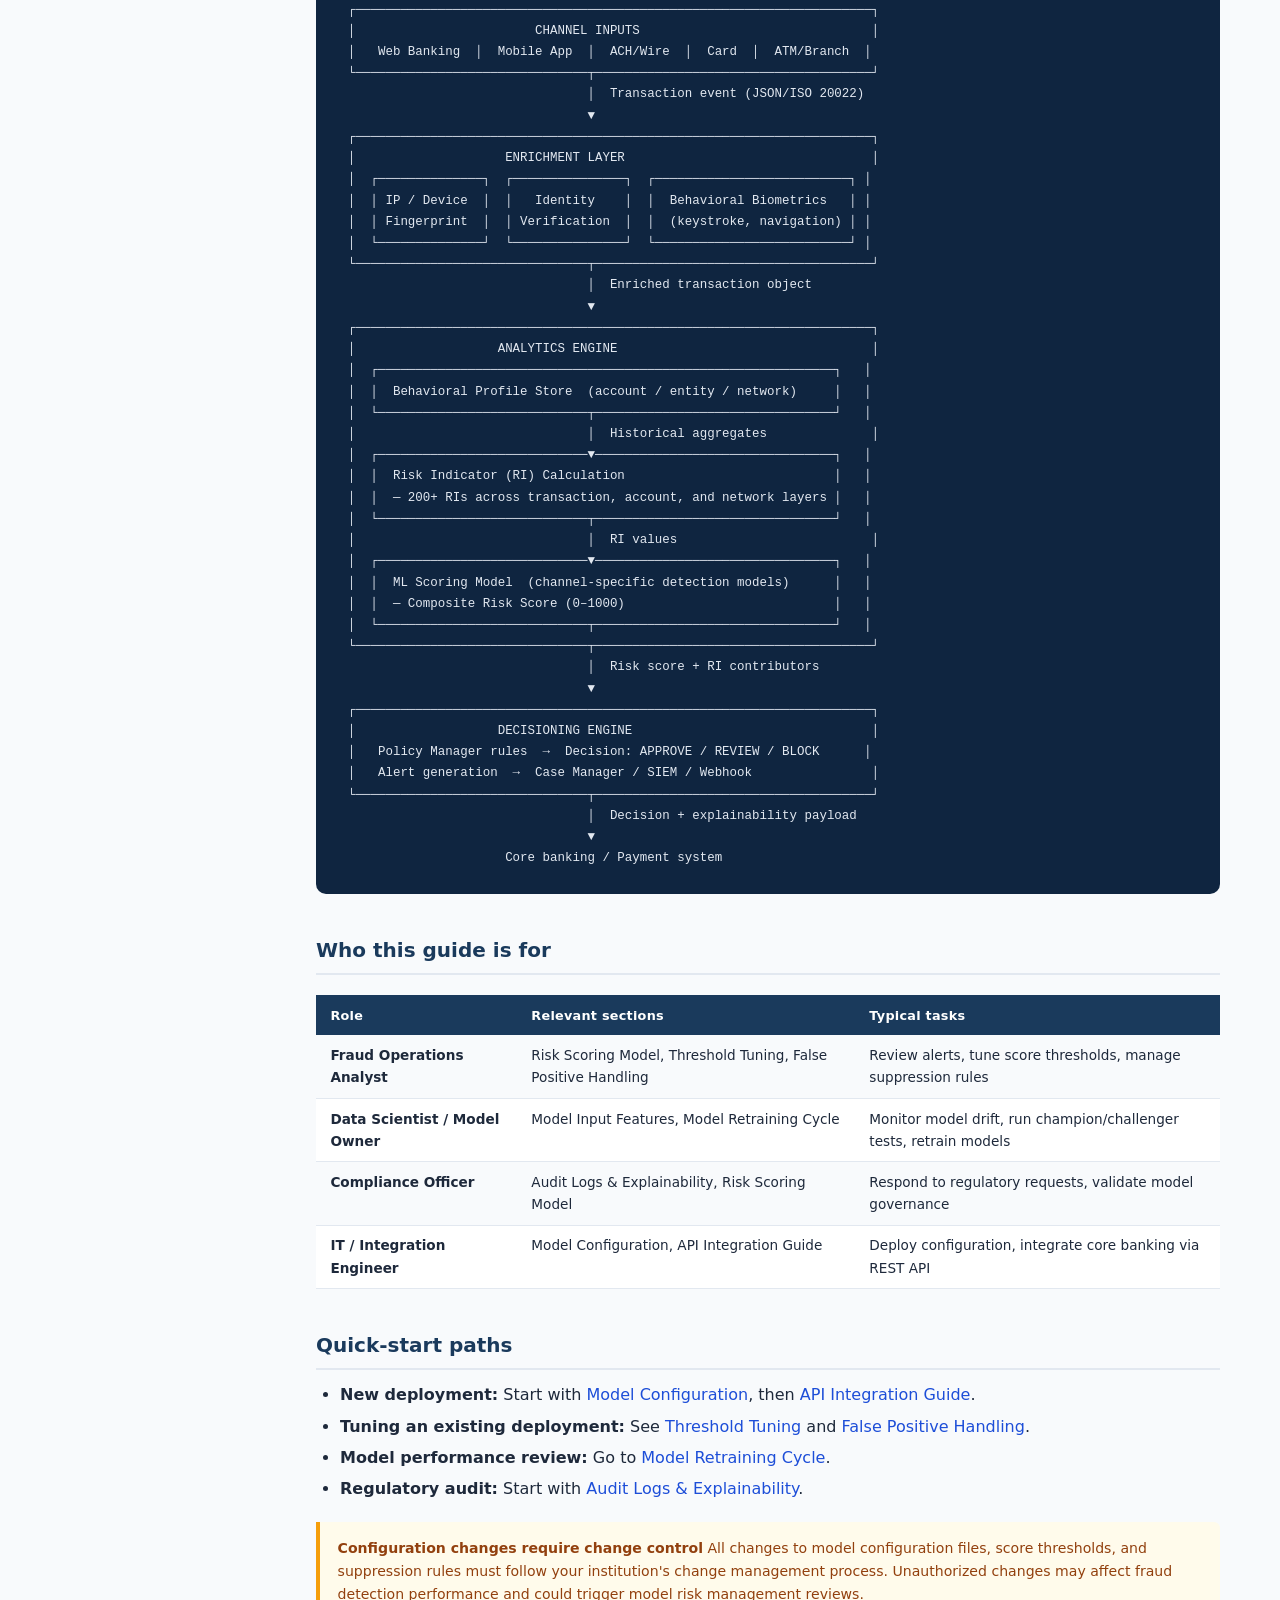
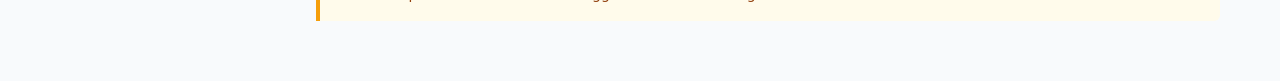
==== commit 3cb9a609: "Add dark/light mode, README, and complete documentation - Add dark theme CSS variables to style.css " ====
--- a/index.html
+++ b/index.html
@@ -5,12 +5,14 @@
 <meta name="viewport" content="width=device-width, initial-scale=1.0">
 <title>FraudShield AI Engine — Documentation</title>
 <link rel="stylesheet" href="assets/style.css">
+<script>(function(){var t=localStorage.getItem("theme");if(t)document.documentElement.setAttribute("data-theme",t);else if(window.matchMedia("(prefers-color-scheme:dark)").matches)document.documentElement.setAttribute("data-theme","dark");else document.documentElement.setAttribute("data-theme","light");})()</script>
 </head>
 <body>
 
 <!-- HEADER -->
 <header class="site-header">
   <a class="header-brand" href="index.html">FraudShield AI Engine <span>· Documentation</span></a>
+  <button class="theme-toggle" id="theme-toggle" aria-label="Toggle theme">&#9680;</button>
   <span class="header-badge">Confidential · Internal Use Only</span>
 </header>
 
@@ -229,5 +231,6 @@
   </div>
 
 </main>
+<script>(function(){var btn=document.getElementById("theme-toggle");if(!btn)return;function upd(){btn.textContent=document.documentElement.getAttribute("data-theme")==="dark"?"☀":"◐";}upd();btn.addEventListener("click",function(){var n=document.documentElement.getAttribute("data-theme")==="dark"?"light":"dark";document.documentElement.setAttribute("data-theme",n);localStorage.setItem("theme",n);upd();});})()</script>
 </body>
 </html>
--- a/assets/style.css
+++ b/assets/style.css
@@ -457,3 +457,59 @@
   .card-grid { grid-template-columns: 1fr; }
   .main { padding: 1rem; }
 }
+
+/* ═══════════════════════════════════════════════
+   DARK THEME — FraudShield AI Engine
+   ═══════════════════════════════════════════════ */
+[data-theme="dark"] {
+  --primary:          #90caf9;
+  --primary-dark:     #0f2540;
+  --accent:           #58a6ff;
+  --accent-light:     rgba(88,166,255,0.12);
+  --warning:          #fbbf24;
+  --warning-bg:       rgba(251,191,36,0.12);
+  --warning-border:   #f59e0b;
+  --success:          #4ade80;
+  --success-bg:       rgba(74,222,128,0.12);
+  --danger:           #f87171;
+  --danger-bg:        rgba(248,113,113,0.12);
+  --danger-border:    #ef4444;
+  --risk-low:         #4ade80;
+  --risk-low-bg:      rgba(22,101,52,0.25);
+  --risk-med:         #fbbf24;
+  --risk-med-bg:      rgba(146,64,14,0.25);
+  --risk-high:        #f87171;
+  --risk-high-bg:     rgba(153,27,27,0.25);
+  --risk-critical:    #d8b4fe;
+  --risk-critical-bg: rgba(107,33,168,0.25);
+  --text:             #e6edf3;
+  --text-secondary:   #8b949e;
+  --text-muted:       #6e7681;
+  --border:           #30363d;
+  --border-light:     #21262d;
+  --bg:               #0d1117;
+  --bg-card:          #161b22;
+  --code-bg:          #0d1117;
+  --code-text:        #e6edf3;
+}
+[data-theme="dark"] body { background: var(--bg); color: var(--text); }
+[data-theme="dark"] .sidebar { background: var(--bg-card); border-right-color: var(--border); }
+[data-theme="dark"] .sidebar a:hover,
+[data-theme="dark"] .sidebar a.active { background: var(--accent-light); color: var(--accent); }
+
+/* Theme toggle */
+.theme-toggle {
+  background: rgba(255,255,255,0.1);
+  border: 1px solid rgba(255,255,255,0.2);
+  color: #bfdbfe;
+  cursor: pointer;
+  border-radius: 5px;
+  padding: 3px 9px;
+  font-size: 13px;
+  line-height: 1.5;
+  margin-left: auto;
+  transition: background 0.2s;
+  white-space: nowrap;
+}
+.theme-toggle:hover { background: rgba(255,255,255,0.18); }
+
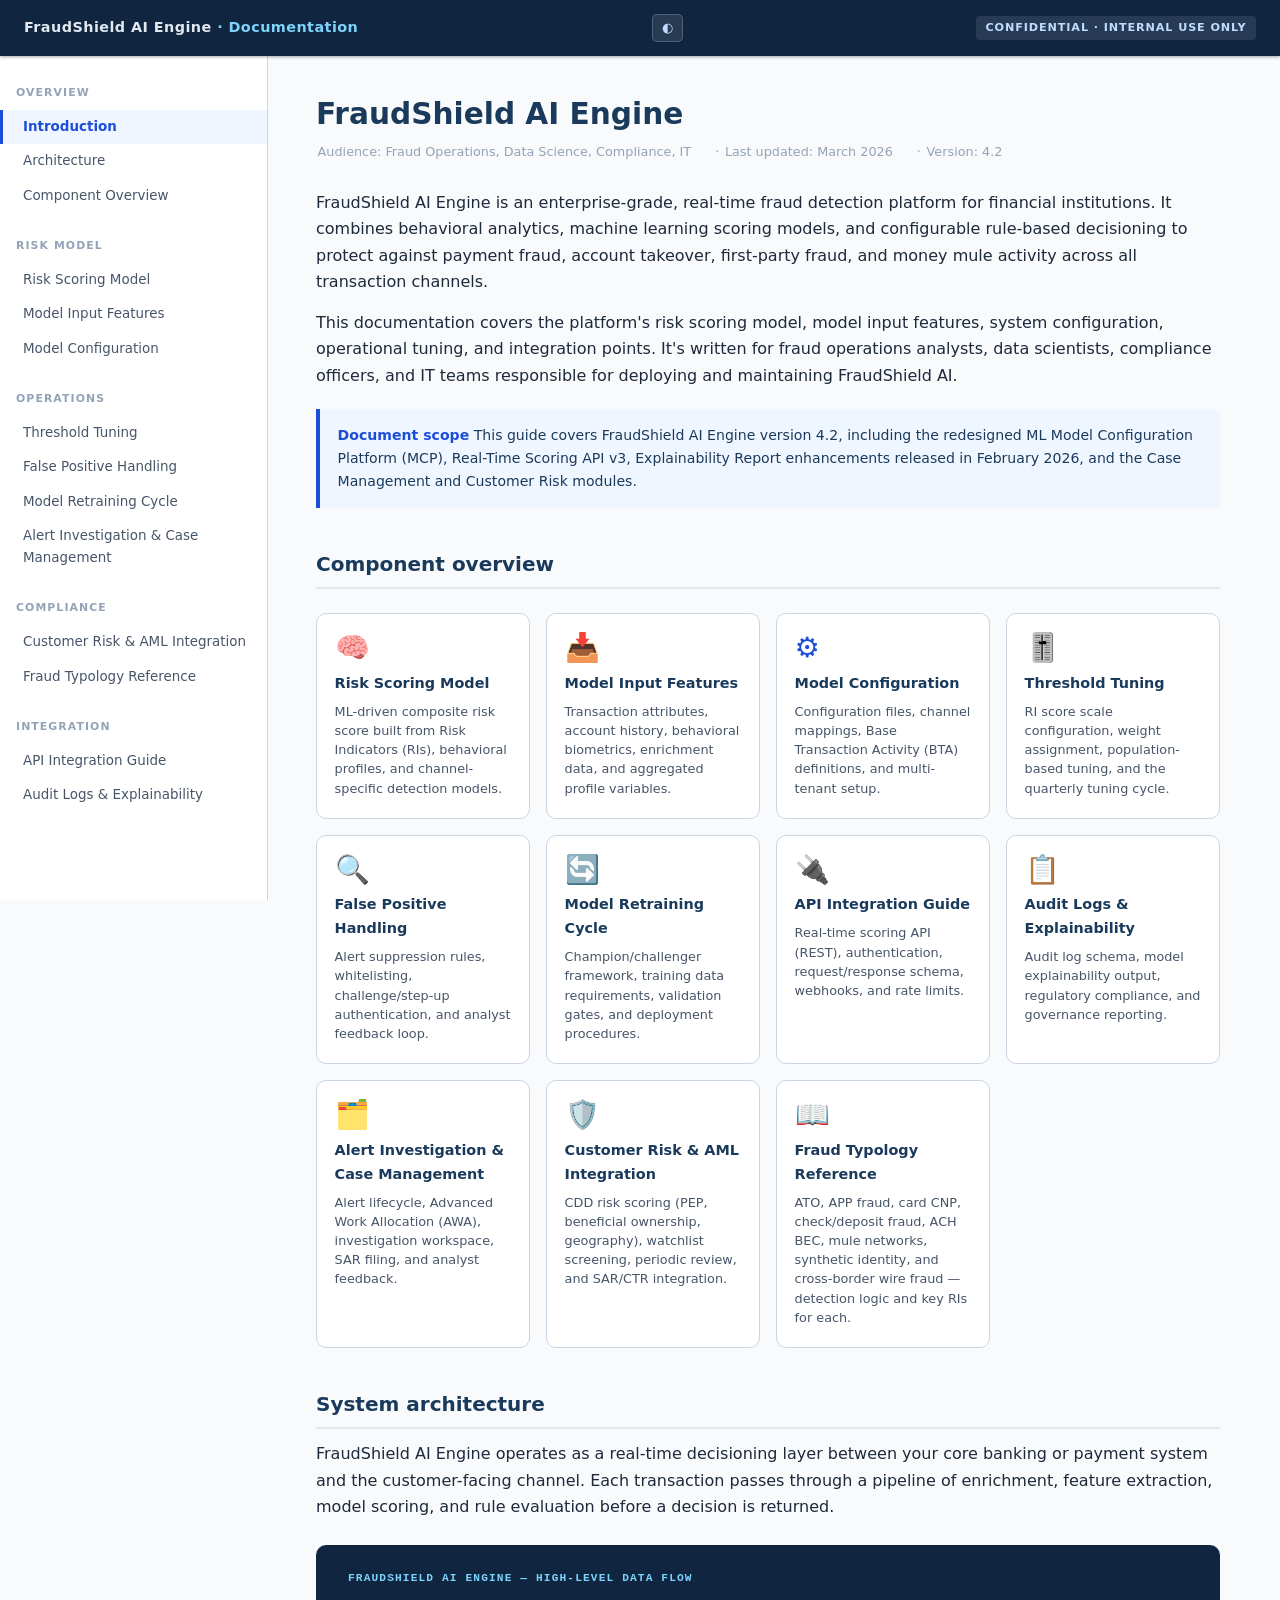
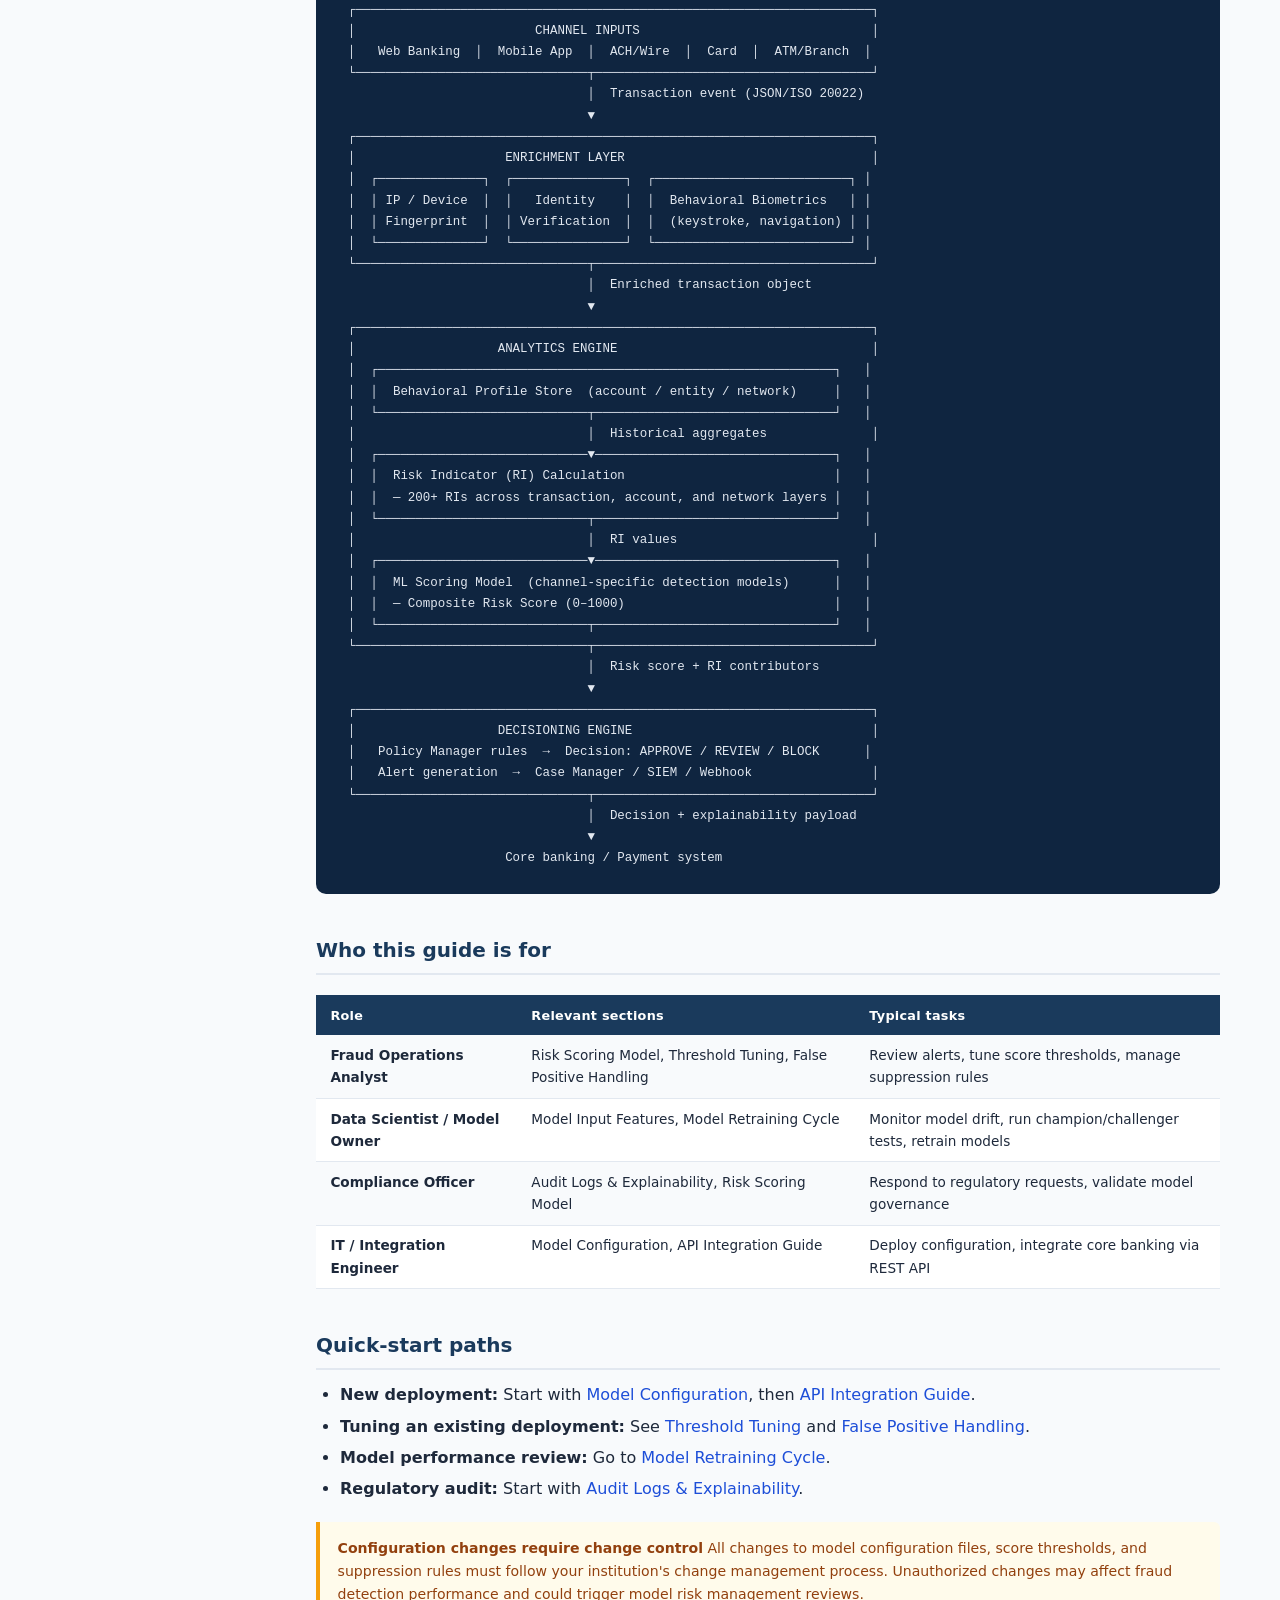
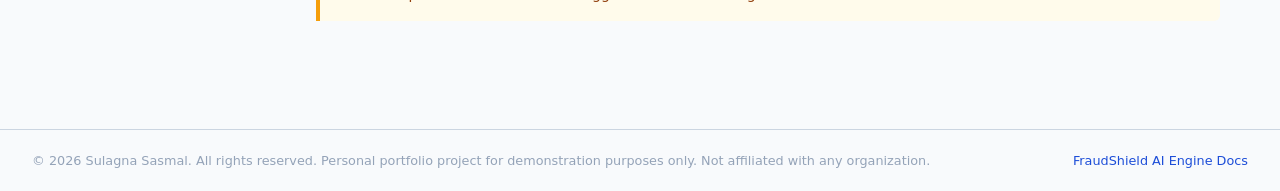
==== commit ede4c3f1: "feat: add footer to all 12 pages with dynamic year and legal notice - Footer CSS added to assets/sty" ====
--- a/index.html
+++ b/index.html
@@ -231,6 +231,11 @@
   </div>
 
 </main>
+<footer class="doc-footer">
+  <span>&copy; <span id="footer-yr"></span> Sulagna Sasmal. All rights reserved. Personal portfolio project for demonstration purposes only. Not affiliated with any organization.</span>
+  <span><a href="index.html">FraudShield AI Engine Docs</a></span>
+</footer>
+<script>var e=document.getElementById("footer-yr");if(e)e.textContent=new Date().getFullYear();</script>
 <script>(function(){var btn=document.getElementById("theme-toggle");if(!btn)return;function upd(){btn.textContent=document.documentElement.getAttribute("data-theme")==="dark"?"☀":"◐";}upd();btn.addEventListener("click",function(){var n=document.documentElement.getAttribute("data-theme")==="dark"?"light":"dark";document.documentElement.setAttribute("data-theme",n);localStorage.setItem("theme",n);upd();});})()</script>
 </body>
 </html>
--- a/assets/style.css
+++ b/assets/style.css
@@ -513,3 +513,19 @@
 }
 .theme-toggle:hover { background: rgba(255,255,255,0.18); }
 
+
+/* Footer */
+.doc-footer {
+  margin-top: 3rem;
+  padding: 1.25rem 2rem;
+  border-top: 1px solid var(--border);
+  font-size: 0.8rem;
+  color: var(--text-muted);
+  display: flex;
+  flex-wrap: wrap;
+  gap: 0.5rem;
+  justify-content: space-between;
+  align-items: center;
+}
+.doc-footer a { color: var(--accent); text-decoration: none; }
+.doc-footer a:hover { text-decoration: underline; }
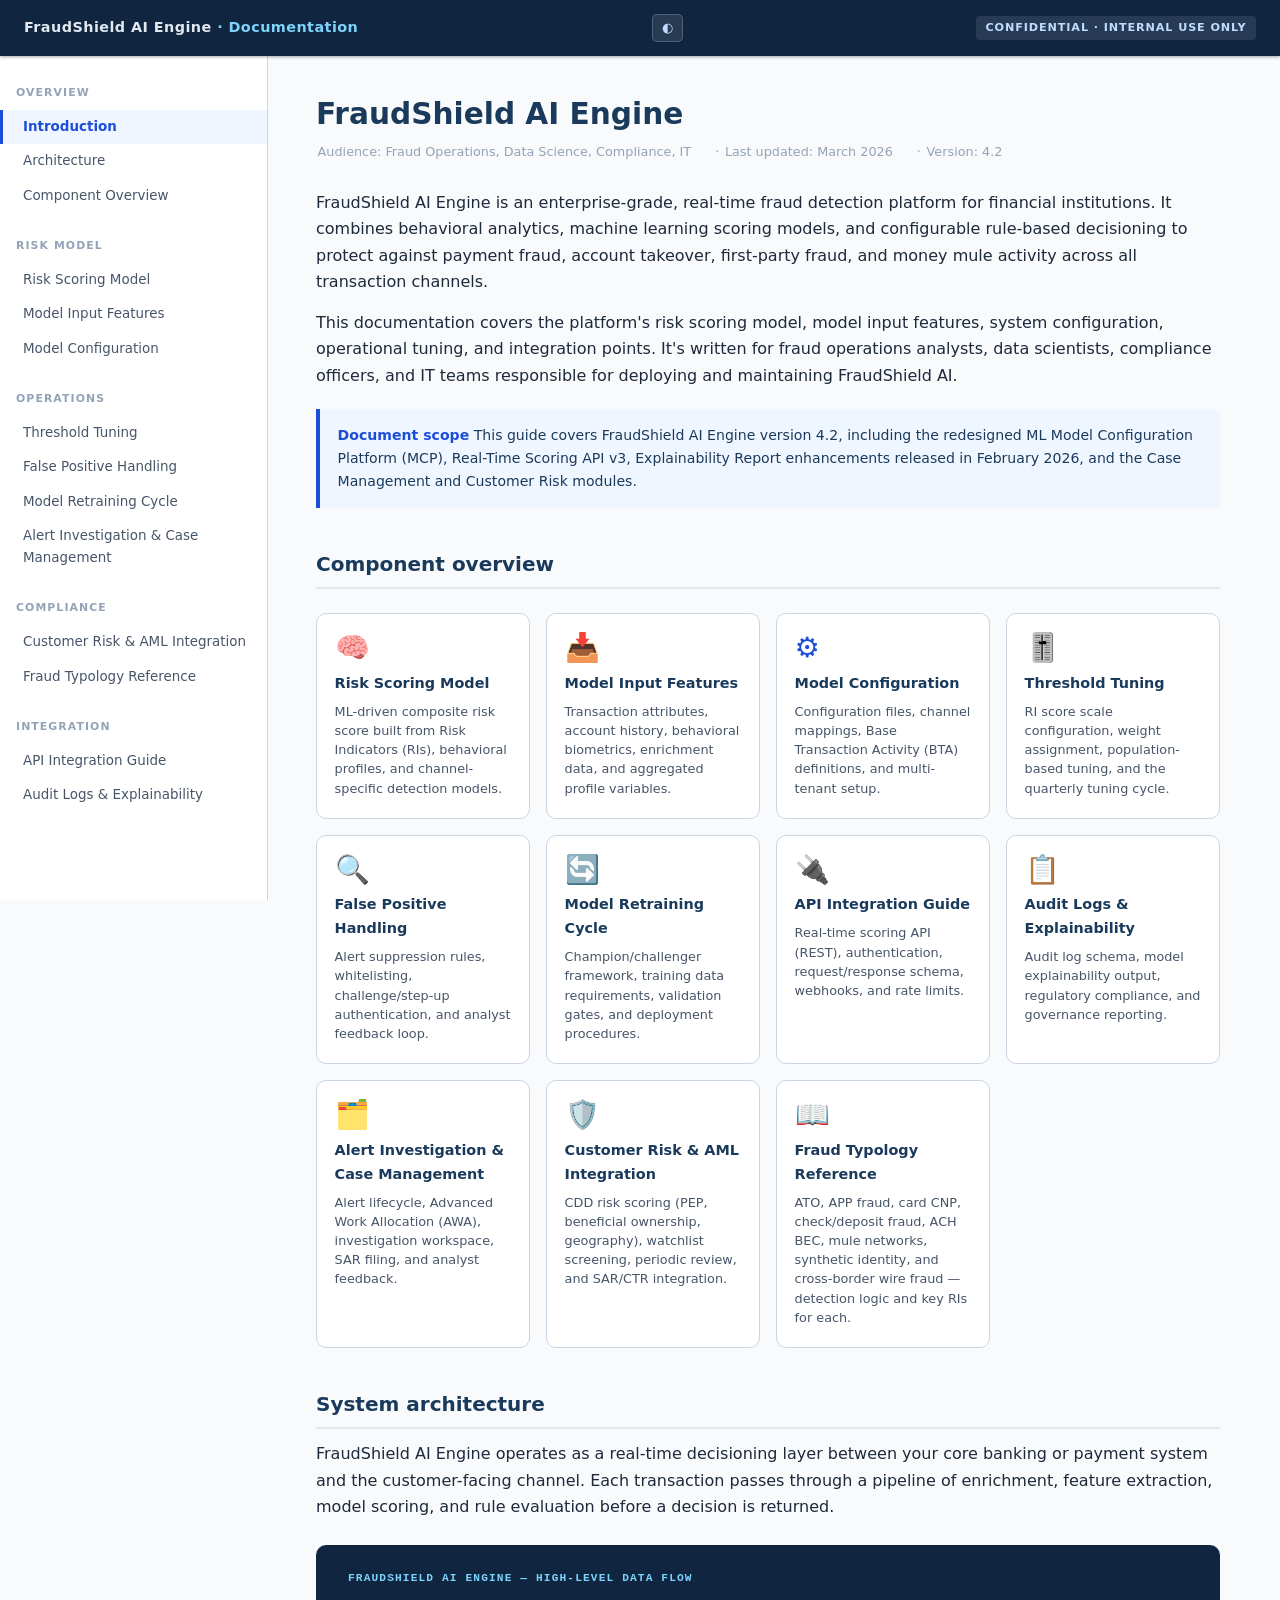
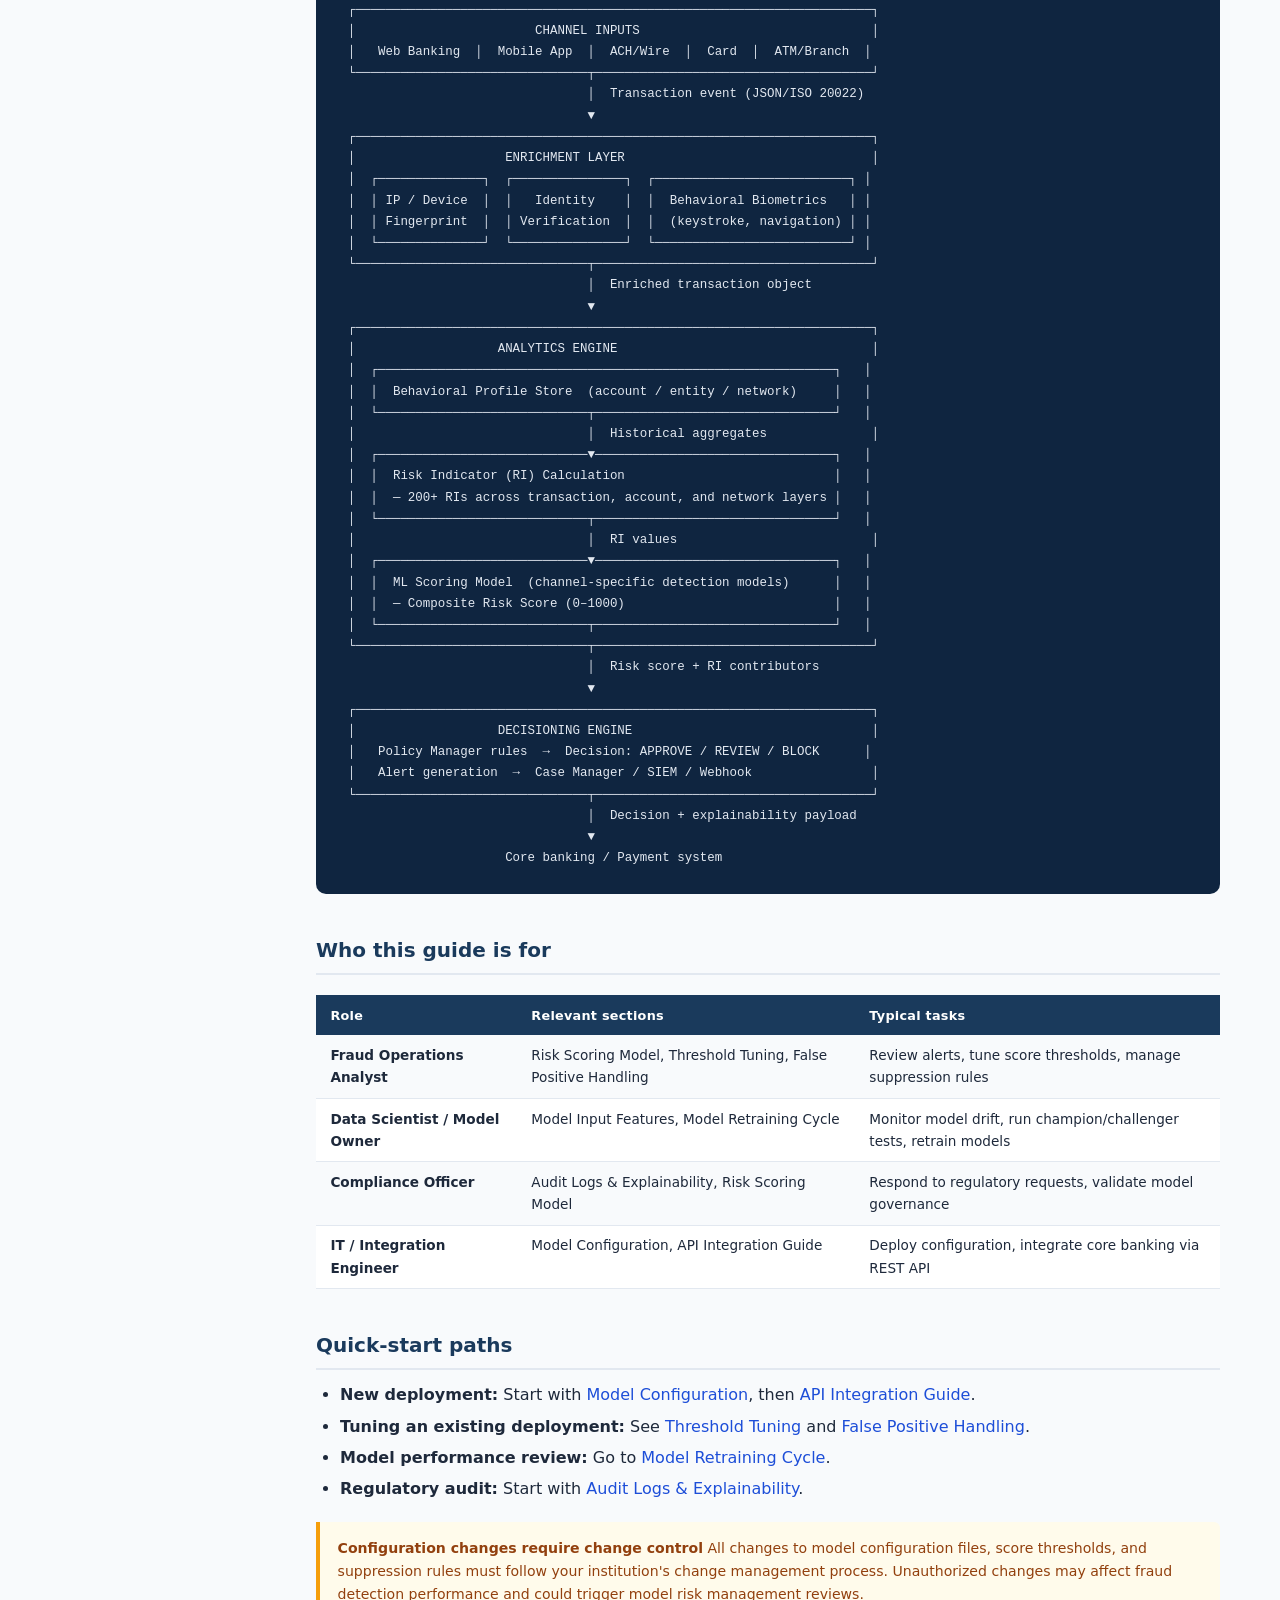
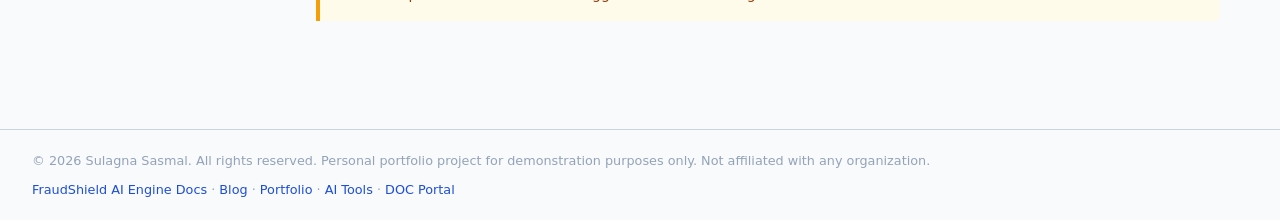
==== commit 86ab709e: "Add favicon and cross-links" ====
--- a/index.html
+++ b/index.html
@@ -5,6 +5,7 @@
 <meta name="viewport" content="width=device-width, initial-scale=1.0">
 <title>FraudShield AI Engine — Documentation</title>
 <link rel="stylesheet" href="assets/style.css">
+<link rel="icon" href="data:image/svg+xml,<svg xmlns='http://www.w3.org/2000/svg' viewBox='0 0 100 100'><text y='.9em' font-size='90'>🛡️</text></svg>">
 <script>(function(){var t=localStorage.getItem("theme");if(t)document.documentElement.setAttribute("data-theme",t);else if(window.matchMedia("(prefers-color-scheme:dark)").matches)document.documentElement.setAttribute("data-theme","dark");else document.documentElement.setAttribute("data-theme","light");})()</script>
 </head>
 <body>
@@ -233,7 +234,7 @@
 </main>
 <footer class="doc-footer">
   <span>&copy; <span id="footer-yr"></span> Sulagna Sasmal. All rights reserved. Personal portfolio project for demonstration purposes only. Not affiliated with any organization.</span>
-  <span><a href="index.html">FraudShield AI Engine Docs</a></span>
+  <span><a href="index.html">FraudShield AI Engine Docs</a> · <a href="https://sulagnasasmal.github.io/blog/" target="_blank" rel="noopener">Blog</a> · <a href="https://sulagnasasmal.com/" target="_blank" rel="noopener">Portfolio</a> · <a href="https://sulagnasasmal.github.io/ai-doc-tools/" target="_blank" rel="noopener">AI Tools</a> · <a href="https://sulagnasasmal.github.io/doc-portal/" target="_blank" rel="noopener">DOC Portal</a></span>
 </footer>
 <script>var e=document.getElementById("footer-yr");if(e)e.textContent=new Date().getFullYear();</script>
 <script>(function(){var btn=document.getElementById("theme-toggle");if(!btn)return;function upd(){btn.textContent=document.documentElement.getAttribute("data-theme")==="dark"?"☀":"◐";}upd();btn.addEventListener("click",function(){var n=document.documentElement.getAttribute("data-theme")==="dark"?"light":"dark";document.documentElement.setAttribute("data-theme",n);localStorage.setItem("theme",n);upd();});})()</script>
